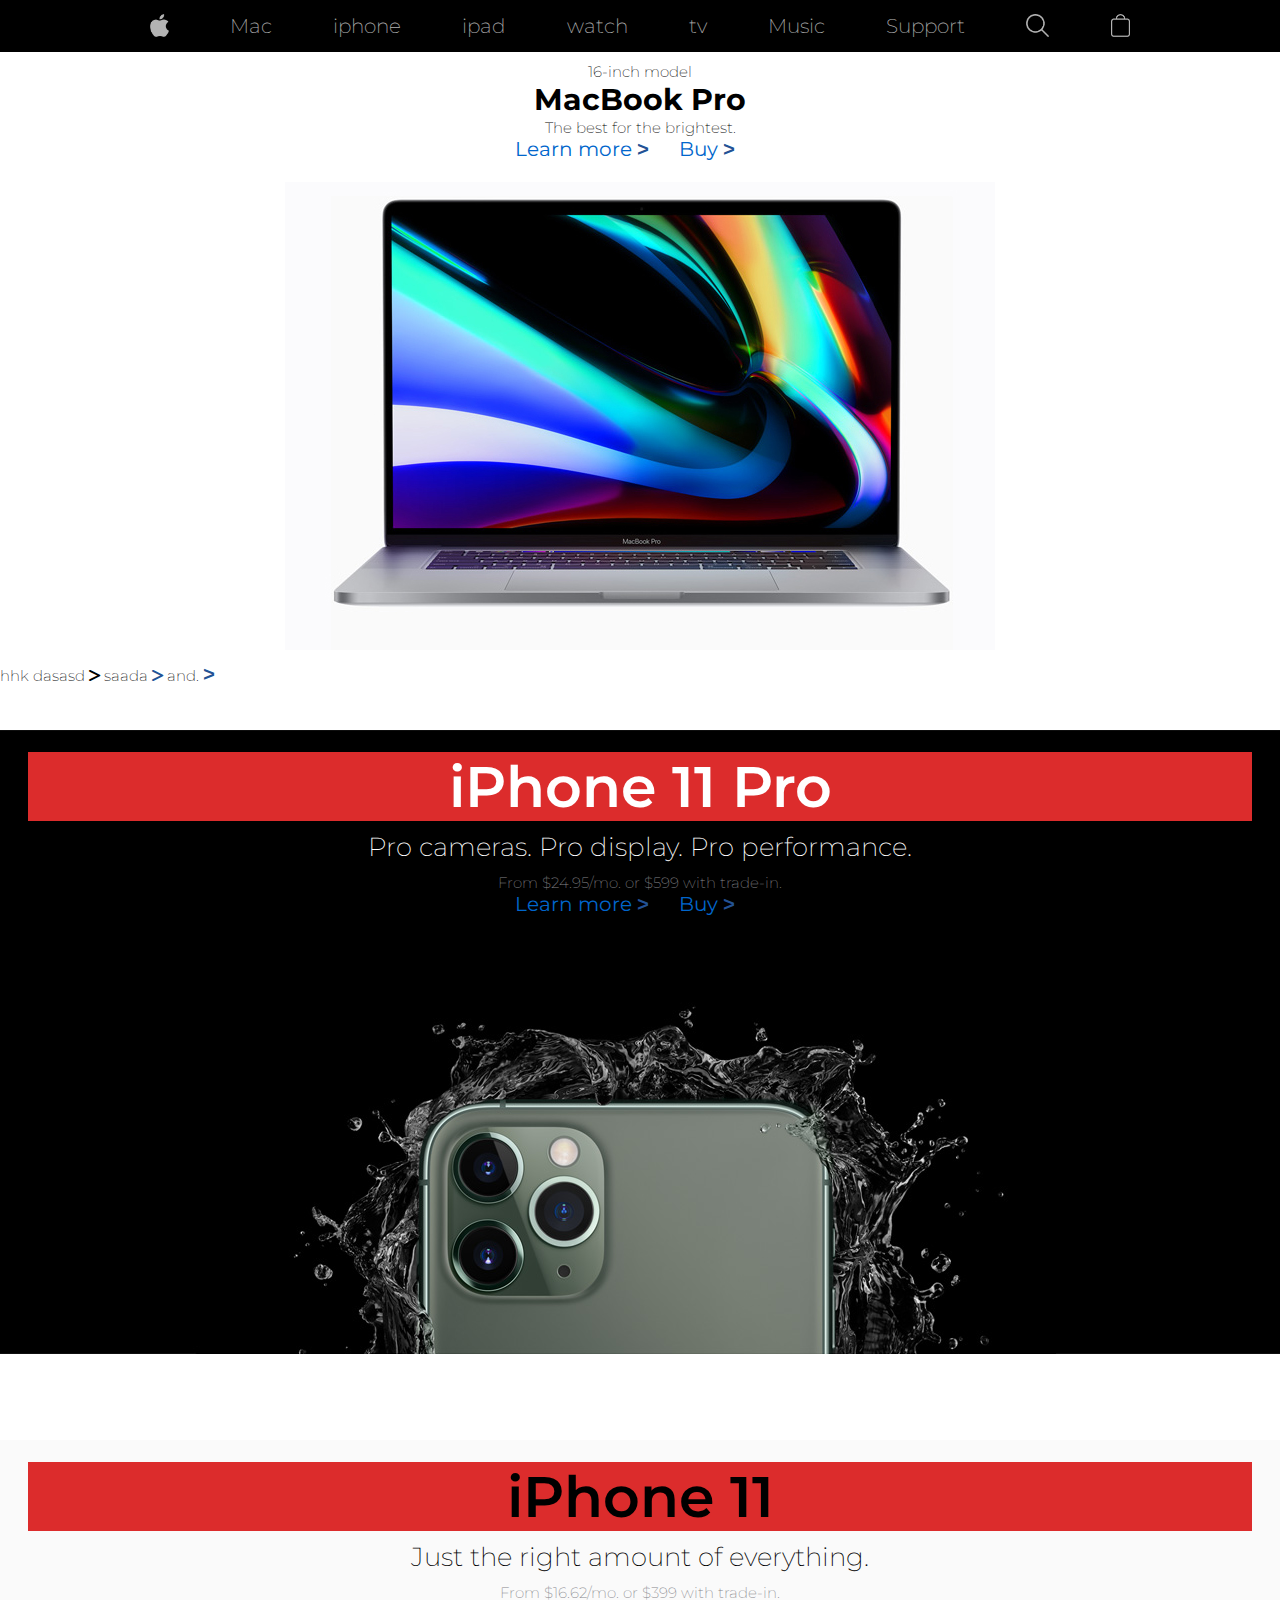
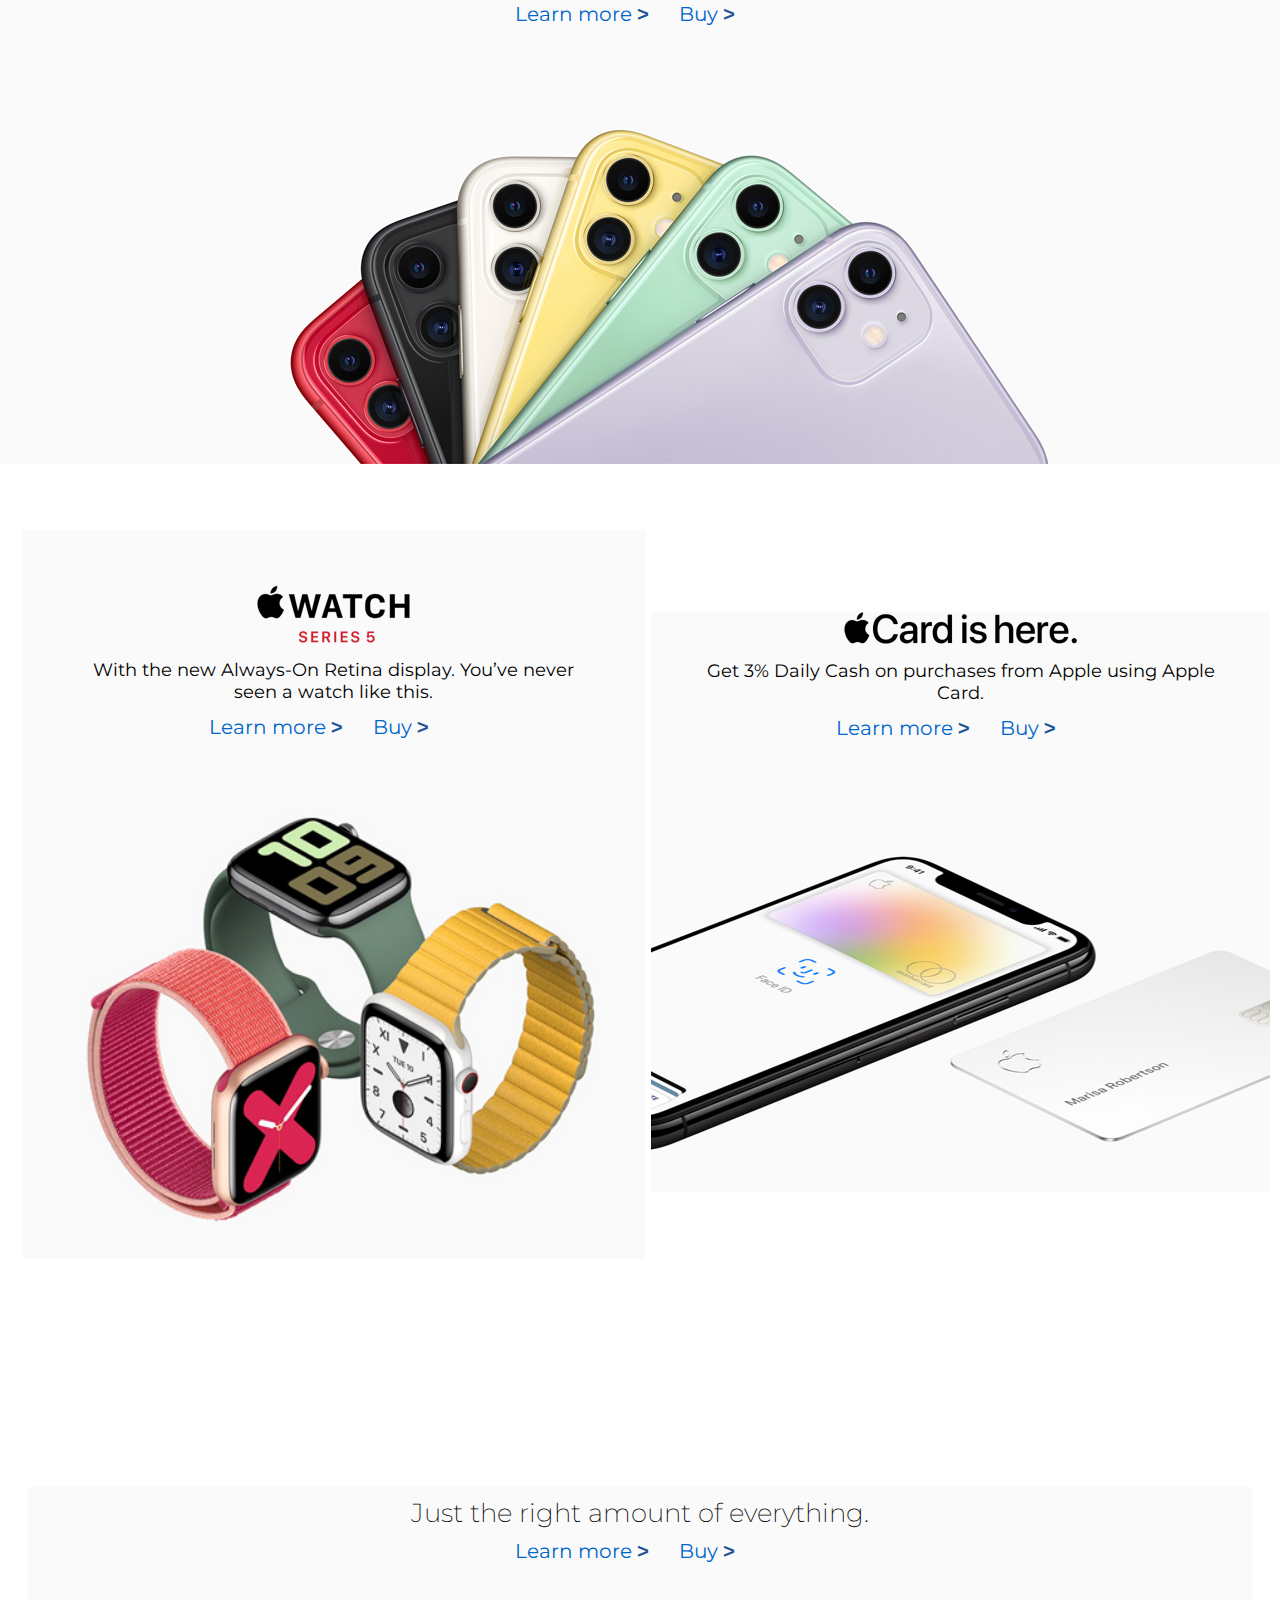
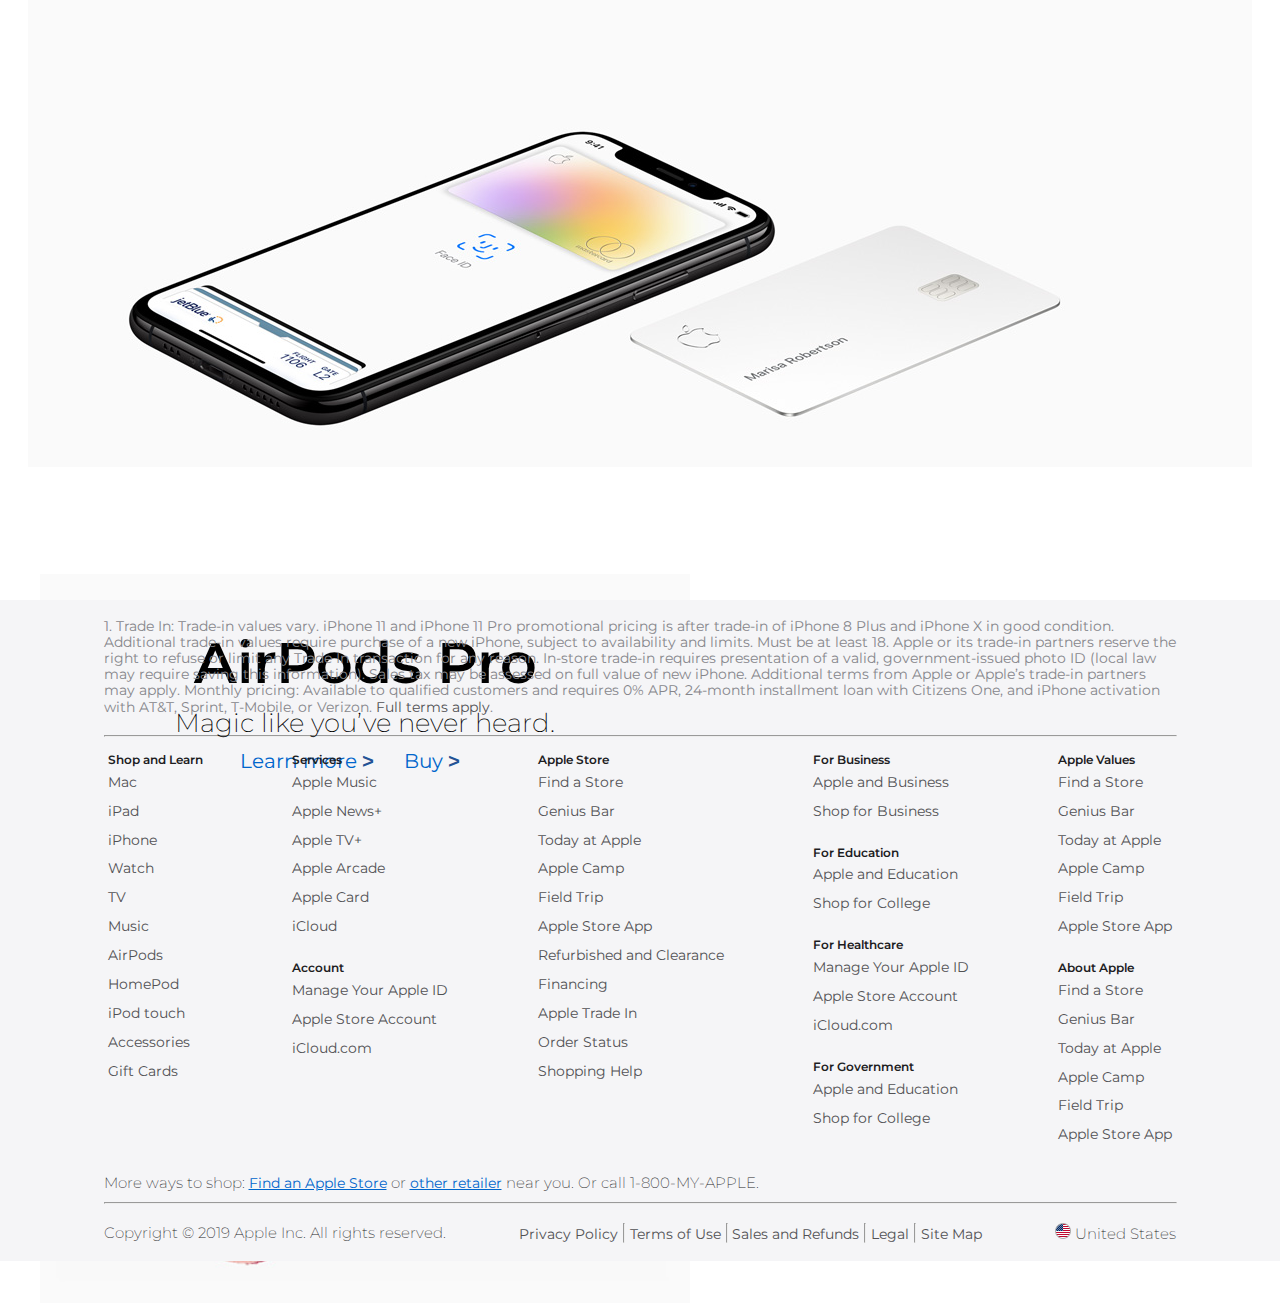
==== appleHome/sprint1/index.html @ 2532cfa3 "few updates" ====
<!doctype html>
<html lang="en">

<head>
    <meta charset="UTF-8" />
    <meta content="width=device-width, initial-scale=1.0" name="viewport">
    <title>Apple website</title>
    <link href="styles.css" rel="stylesheet">
    <link rel="stylesheet" href="https://cdnjs.cloudflare.com/ajax/libs/font-awesome/6.6.0/css/all.min.css" />
    <link href="https://fonts.googleapis.com/css2?family=Montserrat:ital,wght@0,100..900;1,100..900&display=swap" rel="stylesheet">
</head>

<body>
    <header>
        <nav>
            <div class="header-links-wrapper">
                <ul>
                    <li class="logo-link">
                        <a href="/"><img alt="apple-logo" src="../../resources/images/icons/logo.png"></a>
                    </li>
                    <li> <a href="#">Mac</a> </li>
                    <li> <a href="#">iphone</a> </li>
                    <li> <a href="#">ipad </a> </li>
                    <li> <a href="#">watch</a> </li>
                    <li> <a href="#">tv</a> </li>
                    <li> <a href="#">Music</a> </li>
                    <li> <a href="#">Support</a> </li>
                    <li class="search-link">
                        <a href="#"><img alt="search-icon" src="../../resources/images/icons/search-icon.png"></a>
                    </li>
                    <li class="cart-link">
                        <a href="#"><img alt="cart-icon" src="../../resources/images/icons/cart.png"></a>
                    </li>
                </ul>
            </div>
        </nav>
    </header>


    <!-- MacBook Pro -->

    <section>
        <div>
            <div class="model">16-inch model</div>
            <h1 class="title">MacBook Pro</h1>
            <div class="discription">The best for the brightest.</div>
        </div>
        <ul>
            <li>
                <a href="http://" rel="noopener noreferrer" target="_blank">Learn more <code>&#62;</code></a>
            </li>
            <li>
                <a href="http://" rel="noopener noreferrer" target="_blank">Buy  <code> &#62;</code></a>
            </li>
        </ul>
    </section>
    <!-- image for macbook pro  -->
    <section>
        <img src="../../resources/images/home/mac-laptop.jpg">
    </section>

    hhk dasasd <i class="fa-solid fa-greater-than"></i> saada
    <i class="fa-solid fa-greater-than right-arrow"></i> and. <code style=" font-weight: 900;
    font-size: x-large;  color: rgb(35, 82, 149);">&#62;</code>

    <!-- iPhone 11 Pro -->
    <section class="iPhone-11-Pro on-background">
        <h1 class="title">iPhone 11 Pro</h1>
        <p class="discription">Pro cameras. Pro display. Pro performance.</p>
        <p class="price">From $24.95/mo. or $599 with trade‑in.</p>

        <ul>
            <li>
                <a href="http://" rel="noopener noreferrer" target="_blank">Learn more <code>&#62;</code></a>
            </li>
            <li>
                <a href="http://" rel="noopener noreferrer" target="_blank">Buy  <code> &#62;</code></a>
            </li>
        </ul>


    </section>



    <!-- iPhone 11 -->
    <section class="iPhone-11 on-background">
        <h1>iPhone 11</h1>
        <p class="discription">Just the right amount of everything.</p>
        <p class="price">From $16.62/mo. or $399 with trade‑in.</p>
        <ul>
            <li>
                <a href="http://" rel="noopener noreferrer" target="_blank">Learn more <code>&#62;</code></a>
            </li>
            <li>
                <a href="http://" rel="noopener noreferrer" target="_blank">Buy  <code> &#62;</code></a>
            </li>
        </ul>
    </section>





    <section class="side-heighlight1">
        <div class="left-heighlight">
            <img src="../../resources/images/icons/watch-series5-logo.png" class="logo">
            <p>With the new Always-On Retina display. You’ve never seen a watch like this.</p>
            <ul>
                <li>
                    <a href="http://" rel="noopener noreferrer" target="_blank">Learn more <code>&#62;</code></a>
                </li>
                <li>
                    <a href="http://" rel="noopener noreferrer" target="_blank">Buy  <code> &#62;</code></a>
                </li>
            </ul>
            <!-- <img src="../../resources/images/home/watch-series-5.jpg" alt="Watch series 5"> -->

        </div>

        <div class="right-heighlight">
            <img src="../../resources/images/icons/apple-card-logo.png" alt="card is here" class="logo">
            <p>Get 3% Daily Cash on purchases from Apple using Apple Card.</p>
            <ul>
                <li>
                    <a href="http://" rel="noopener noreferrer" target="_blank">Learn more <code>&#62;</code></a>
                </li>
                <li>
                    <a href="http://" rel="noopener noreferrer" target="_blank">Buy  <code> &#62;</code></a>
                </li>
            </ul>
            <!-- <img src="../../resources/images/home/apple-card.jpg" alt="apple-card-image"> -->
        </div>
    </section>

    <section class="side-heighlight2">
        <div class="right-heighlight on-background">
            <p class="discription">Just the right amount of everything.</p>
            <ul>
                <li> <a href="http://" rel="noopener noreferrer" target="_blank">Learn more <code>&#62;</code> </a> </li>
                <li> <a href="http://" rel="noopener noreferrer" target="_blank">Buy <code>&#62;</code> </a> </li>
            </ul>

        </div>

        <div class="left-heighlight on-background">
            <h1>AirPods Pro</h1>


            <p class="discription">Magic like you’ve never heard.</p>

            <ul>
                <li><a href="http://" rel="noopener noreferrer" target="_blank">Learn more <code>&#62;</code></a> </li>
                <li> <a href="http://" rel="noopener noreferrer" target="_blank">Buy  <code> &#62;</code></a></li>
            </ul>

        </div>




    </section>



    <!-- <p>footer begins here</p> -->

    <br> <br> <br> <br> <br> <br> <br>

    <footer class="footer">

        <p class="footer-upper-note">
            1. Trade In: Trade‑in values vary. iPhone 11 and iPhone 11 Pro promotional pricing is after trade‑in of iPhone 8 Plus and iPhone X in good condition. Additional trade‑in values require purchase of a new iPhone, subject to availability and limits. Must
            be at least 18. Apple or its trade-in partners reserve the right to refuse or limit any Trade In transaction for any reason. In‑store trade‑in requires presentation of a valid, government-issued photo ID (local law may require saving this
            information). Sales tax may be assessed on full value of new iPhone. Additional terms from Apple or Apple’s trade-in partners may apply. Monthly pricing: Available to qualified customers and requires 0% APR, 24‑month installment loan with
            Citizens One, and iPhone activation with AT&T, Sprint, T‑Mobile, or Verizon. <a href="#">Full terms apply</a>.
        </p>
        <br>
        <hr>

        <div class="main-footer-links-wrapper">

            <div class="footer-links-column">
                <h3>Shop and Learn</h3>
                <ul>
                    <li><a href="#">Mac</a></li>
                    <li><a href="#">iPad</a></li>
                    <li><a href="#">iPhone</a></li>
                    <li><a href="#">Watch</a></li>
                    <li><a href="#">TV</a></li>
                    <li><a href="#">Music</a></li>
                    <li><a href="#">AirPods</a></li>
                    <li><a href="#">HomePod</a></li>
                    <li><a href="#">iPod touch</a></li>
                    <li><a href="#">Accessories</a></li>
                    <li><a href="#">Gift Cards</a></li>
                </ul>
            </div>


            <div class="footer-links-column">

                <h3>Services</h3>
                <ul>
                    <li><a href="#">Apple Music</a></li>
                    <li><a href="#">Apple News+</a></li>
                    <li><a href="#">Apple TV+</a></li>
                    <li><a href="#">Apple Arcade</a></li>
                    <li><a href="#">Apple Card</a></li>
                    <li><a href="#">iCloud</a></li>
                </ul>

                <h3>Account</h3>
                <ul>
                    <li><a href="#">Manage Your Apple ID</a></li>
                    <li><a href="#">Apple Store Account</a></li>
                    <li><a href="#">iCloud.com</a></li>
                </ul>

            </div>

            <div class="footer-links-column">

                <h3>Apple Store</h3>
                <ul>
                    <li><a href="#">Find a Store</a></li>
                    <li><a href="#">Genius Bar</a></li>
                    <li><a href="#">Today at Apple</a></li>
                    <li><a href="#">Apple Camp</a></li>
                    <li><a href="#">Field Trip</a></li>
                    <li><a href="#">Apple Store App</a></li>
                    <li><a href="#">Refurbished and Clearance</a></li>
                    <li><a href="#">Financing</a></li>
                    <li><a href="#">Apple Trade In</a></li>
                    <li><a href="#">Order Status</a></li>
                    <li><a href="#">Shopping Help</a></li>
                </ul>

            </div>


            <div class="footer-links-column">


                <h3>For Business</h3>
                <ul>
                    <li><a href="#">Apple and Business</a></li>
                    <li><a href="#">Shop for Business</a></li>
                </ul>

                <h3>For Education</h3>
                <ul>
                    <li><a href="#">Apple and Education</a></li>
                    <li><a href="#">Shop for College</a></li>
                </ul>

                <h3>For Healthcare</h3>
                <ul>
                    <li><a href="#">Manage Your Apple ID</a></li>
                    <li><a href="#">Apple Store Account</a></li>
                    <li><a href="#">iCloud.com</a></li>
                </ul>

                <h3>For Government</h3>
                <ul>
                    <li><a href="#">Apple and Education</a></li>
                    <li><a href="#">Shop for College</a></li>
                </ul>

            </div>

            <div class="footer-links-column">

                <h3>Apple Values</h3>
                <ul>
                    <li><a href="#">Find a Store</a></li>
                    <li><a href="#">Genius Bar</a></li>
                    <li><a href="#">Today at Apple</a></li>
                    <li><a href="#">Apple Camp</a></li>
                    <li><a href="#">Field Trip</a></li>
                    <li><a href="#">Apple Store App</a></li>
                </ul>

                <h3>About Apple</h3>
                <ul>
                    <li><a href="#">Find a Store</a></li>
                    <li><a href="#">Genius Bar</a></li>
                    <li><a href="#">Today at Apple</a></li>
                    <li><a href="#">Apple Camp</a></li>
                    <li><a href="#">Field Trip</a></li>
                    <li><a href="#">Apple Store App</a></li>
                </ul>

            </div>
        </div>

        <!-- end note  -->
        <p class="footer-last-para"> More ways to shop: <a href="#">Find an Apple Store</a> or <a href="#">other retailer</a> near you. Or call 1-800-MY-APPLE.</p>


        <hr>
        <br>
        <div class="end-notes">


            <p class="end-note">Copyright © 2019 Apple Inc. All rights reserved.</p>
            <ul class="end-note linkss">
                <li><a href="#">Privacy Policy</a></li>
                <hr>
                <li><a href="#">Terms of Use</a></li>
                <hr>
                <li><a href="#">Sales and Refunds</a></li>
                <hr>
                <li><a href="#">Legal</a></li>
                <hr>
                <li><a href="#">Site Map</a></li>

            </ul>

            <div class="end-note">
                <img src="../../resources/images/icons/16.png" alt=""> United States
            </div>
        </div>




    </footer>

</body>

</html>
---- appleHome/sprint1/styles.css ----
/* general setup */

* {
    padding: 0;
    margin: 0;
}

img {
    max-width: 100%;
}

a {
    text-decoration: none;
    /* Remove underline from all links */
    color: #06c;
    list-style-type: none;
    font-size: 20px;
}

body {
    font-size: 15px;
    font-family: 'Montserrat', sans-serif;
    font-weight: 200;
}


/* styling header  */

header {
    background-color: black;
    padding: 14px;
}

nav a {
    color: #fff;
    opacity: 0.7;
}

nav a:hover {
    opacity: 1;
}

nav {
    /* background: skyblue; */
    width: 980px;
    margin: 0 auto;
}

nav ul {
    display: flex;
    justify-content: space-between;
}

header ul li a {
    /* here you can also say:
    - nav ul li a 
    - header nav ul li a 
    - header a ....  they all refer the same thing
    */
    /* text-decoration: none; */
}


/* Utility classes */

.logo-link img,
.search-link img,
.cart-link img {
    display: block;
    height: 23px;
    /* padding: 12px 0px 0px; */
}


/*                ### Footer styling             */


/* # footer general setup  */

.footer {
    /* background-color: rgba(250, 235, 212, 0.824); */
    padding: 1.2em 6.9em;
    color: #1d1d1f;
    background-color: #f5f5f7;
}


/* footer links  */

footer a,
.footer-upper-note {
    color: #515154;
    font-size: 0.9em;
    font-weight: 400;
}

.footer-upper-note {
    color: #86868b
}

.footer-upper-note a {
    font-weight: 400;
    font-size: 0.9rem;
}

footer a:hover {
    text-decoration: underline;
}


/* first link section of the footer  */

.main-footer-links-wrapper {
    display: flex;
    justify-content: space-between;
    flex-wrap: wrap;
    margin-top: 0.66em;
}

.footer-links-column {
    padding: 0.33em;
    /* margin: 0 15px; */
}

.footer-links-column ul li {
    /* background-color: blueviolet; */
    text-decoration: none;
    list-style-type: none;
    /* space btween the links  */
    margin: 0.33em auto;
    padding-bottom: 0.33em;
}

.footer-links-column ul {
    /* background-color: aquamarine; */
    /* space btween between banch of title and links   */
    margin-bottom: 1.33em;
}

.footer-links-column h3 {
    font-size: 12px;
    font-weight: 600;
}


/*           2nd link section of z footer       */

.footer-last-para {
    margin-bottom: 0.66em;
    a {
        text-decoration: underline;
        color: #06c;
    }
}

.end-notes,
.linkss {
    display: flex;
    justify-content: space-between;
}

.end-note .linkss {
    margin: 0 0.66em;
    padding: 0.66em;
    flex: 1;
}

.linkss li {
    /* 
    or  .end-notes .linkss li     
    .linkss ul li -- wont work in this particular case
    becasue of the html structure. (b/c i denfined the class on the ul it self )
    */
    list-style-type: none;
    margin: auto 0.33em;
    /* background-color: aquamarine;  just to see which it will be selecting*/
}

footer img {
    height: 1.07em;
}


/* .footer-upper-note hr,
.footer-last-para hr {
    background-color: brown; /* Line color */


/* height: 2px; Thickness of the line */


/* margin: 20px 0; Space above and below the line */


/* }  */


/*              body          */

section {
    /* display: flex;
    justify-content: space-between;
    align-items: center; */
    text-align: center;
    padding: 10px;
}

section ul {
    display: flex;
    justify-content: center;
    list-style: none;
    font-weight: 400;
}

section ul a {
    margin-right: 1.5em;
    text
    /* padding: 1px; */
}

section ul a:hover {
    color: black;
}

section ul code {
    font-weight: 900;
    font-size: x-large;
    color: rgb(35, 82, 149);
}


/* this is just for the trial of the ">" arrow  */

.right-arrow {
    color: rgb(35, 82, 149);
}


/* 2nd section */


/* .iPhone-11-Pro { */


/* background-color: aqua; */


/* }

.iPhone-11-Pro img {
    position: relative;
    text-align: center;
    color: white;
    height: 30em;
}

.iPhone-11-Pro-note {
    position: absolute; */


/* top: 50%; */


/* left: 50%;
    transform: translate(-50%, -50%);
    color: #f5f5f7;
    z-index: 19;
    margin-top: 20%;
} */

.iPhone-11-Pro {
    background-image: url(../../resources/images/home/iphone11-pro-bg.jpg);
    background-position: center;
    color: #fff;
    height: 580px;
    text-align: center;
    padding: 65px 28px;
    background-repeat: no-repeat;
}

.on-background h1 {
    font-weight: 600;
    font-size: 3.8em;
    background: #dc2c2c;
}

.on-background .discription {
    padding: 10px 0px;
    font-size: 1.73em;
}

.on-background .price {
    color: #86868b;
    font-size: 0.85;
}

.iPhone-11 {
    background-image: url(../../resources/images/home/iphone11-bg.jpg);
    background-position: center;
    color: black;
    height: 580px;
    text-align: center;
    padding: 65px 28px;
    background-repeat: no-repeat;
}


/* side highlights */

.left-heighlight {
    /* background-color: #dc2c2c; */
    background-image: url(../../resources/images/home/watch-series-5.jpg);
    background-position: center;
    color: black;
    height: 580px;
    text-align: center;
    padding: 95px 28px;
    background-repeat: no-repeat;
    /* background-size: cover; */
}

.side-heighlight1 {
    display: flex;
    justify-content: center;
}


/* .right-heighlight {}

.side-heighlight1 .logo {
    padding-bottom: 0.66em;
}
*/

.side-heighlight1 p {
    padding: 0.66em 1.3em;
    font-weight: 400;
    font-size: large;
    text-align: center;
}

.left-heighlight {
    height: 580px;
    background-position: center;
    background-repeat: no-repeat;
    background-size: cover;
    text-align: center;
    width: 48.5%;
    margin: 1% 0.5% 0% 1%;
    padding-top: 54px;
}

.right-heighlight {
    /* background-color: #dc2c2c; */
    background-image: url(../../resources/images/home/apple-card.jpg);
    background-position: center;
    color: black;
    height: 580px;
    text-align: center;
    padding: 95px 28px;
    background-repeat: no-repeat;
    /* background-size: cover; */
}

.side-heighlight2 {
    background-image: url(../../resources/images/home/air-pods.jpg);
    background-position: center;
    color: black;
    height: 580px;
    text-align: center;
    padding: 95px 28px;
    background-repeat: no-repeat;
}
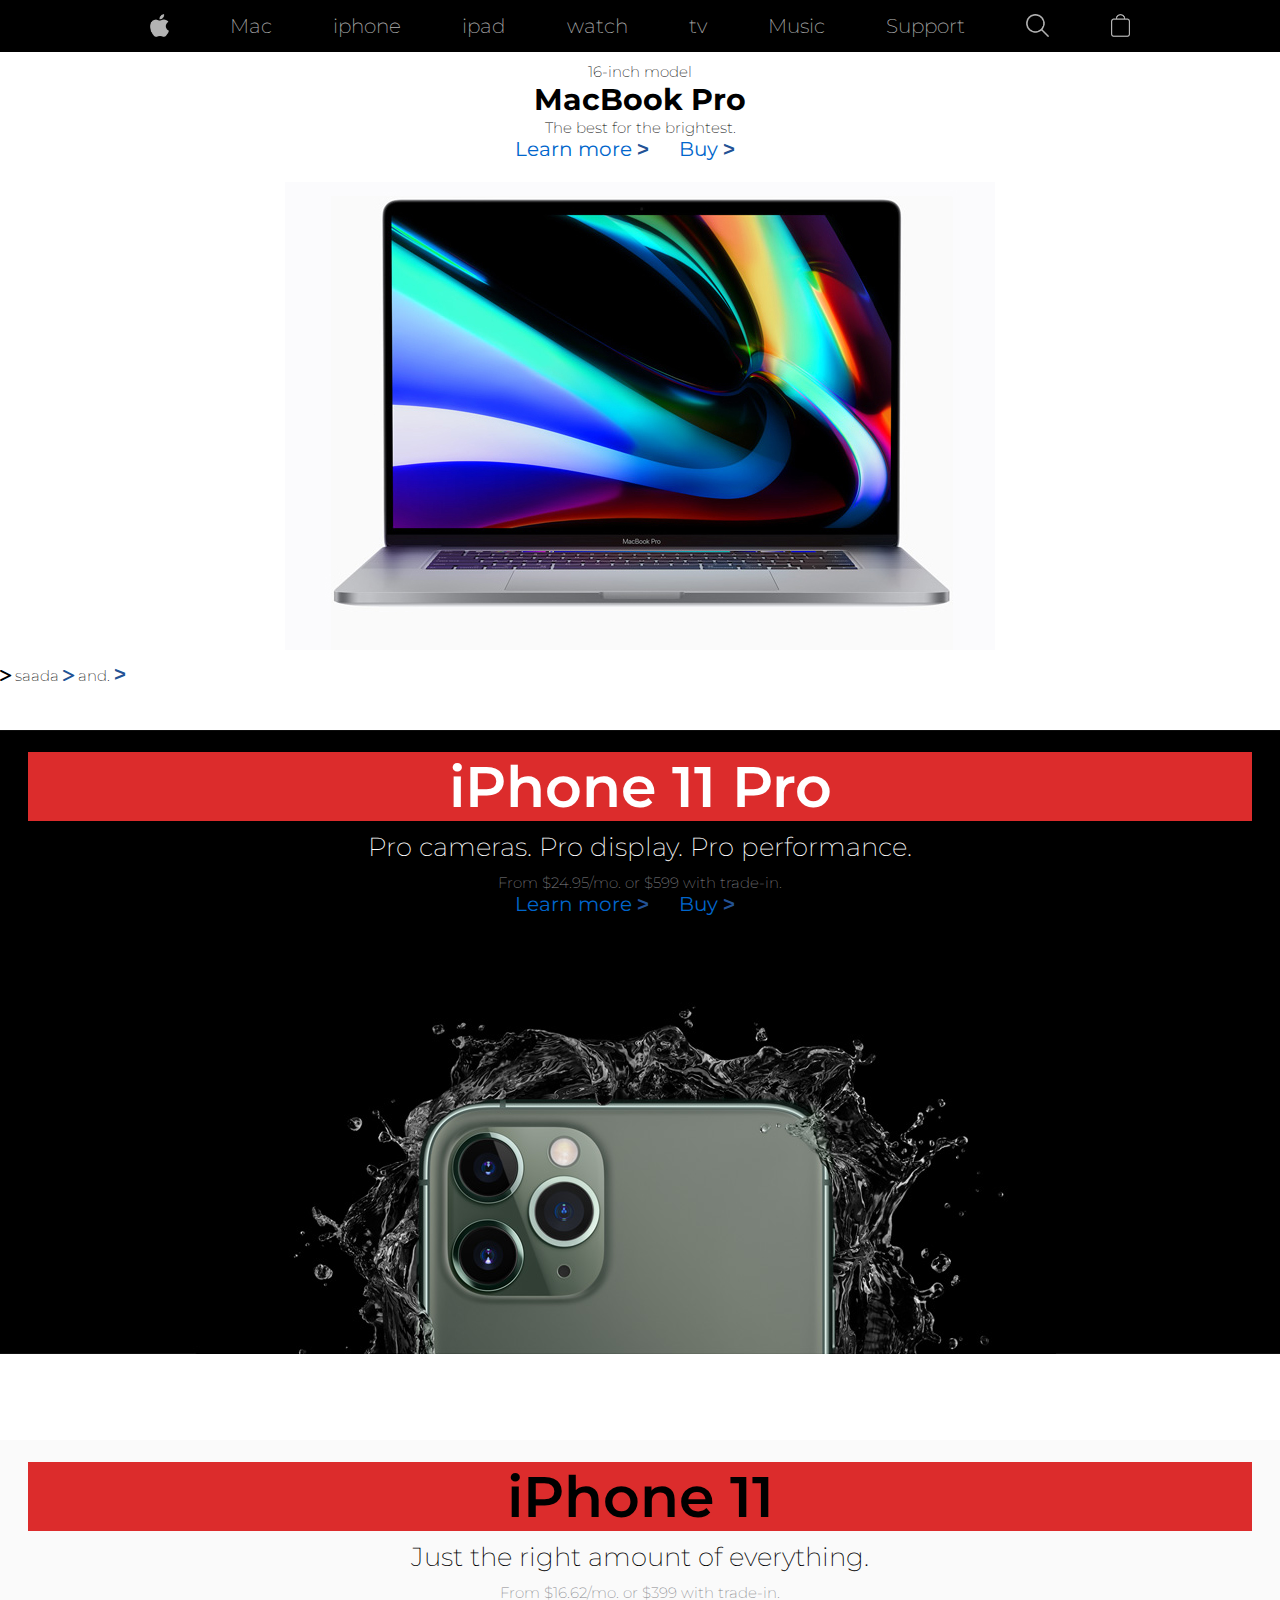
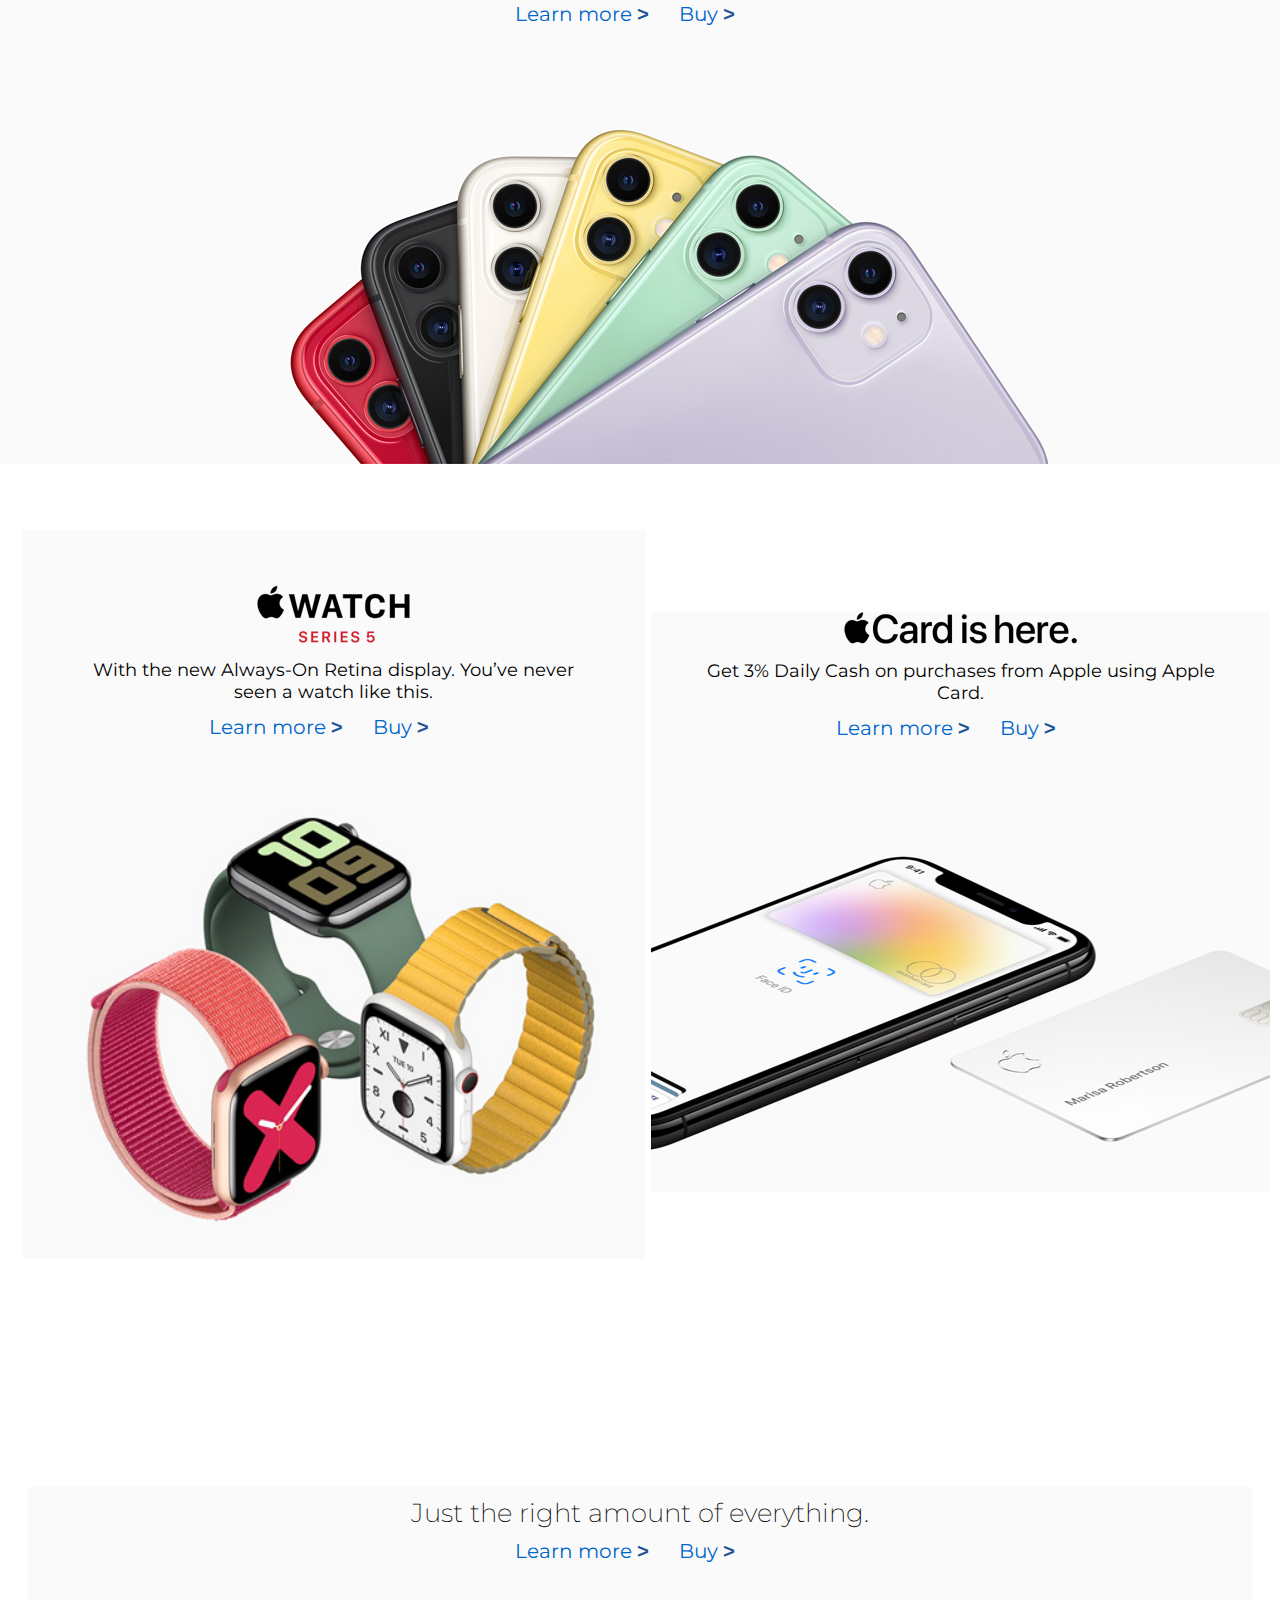
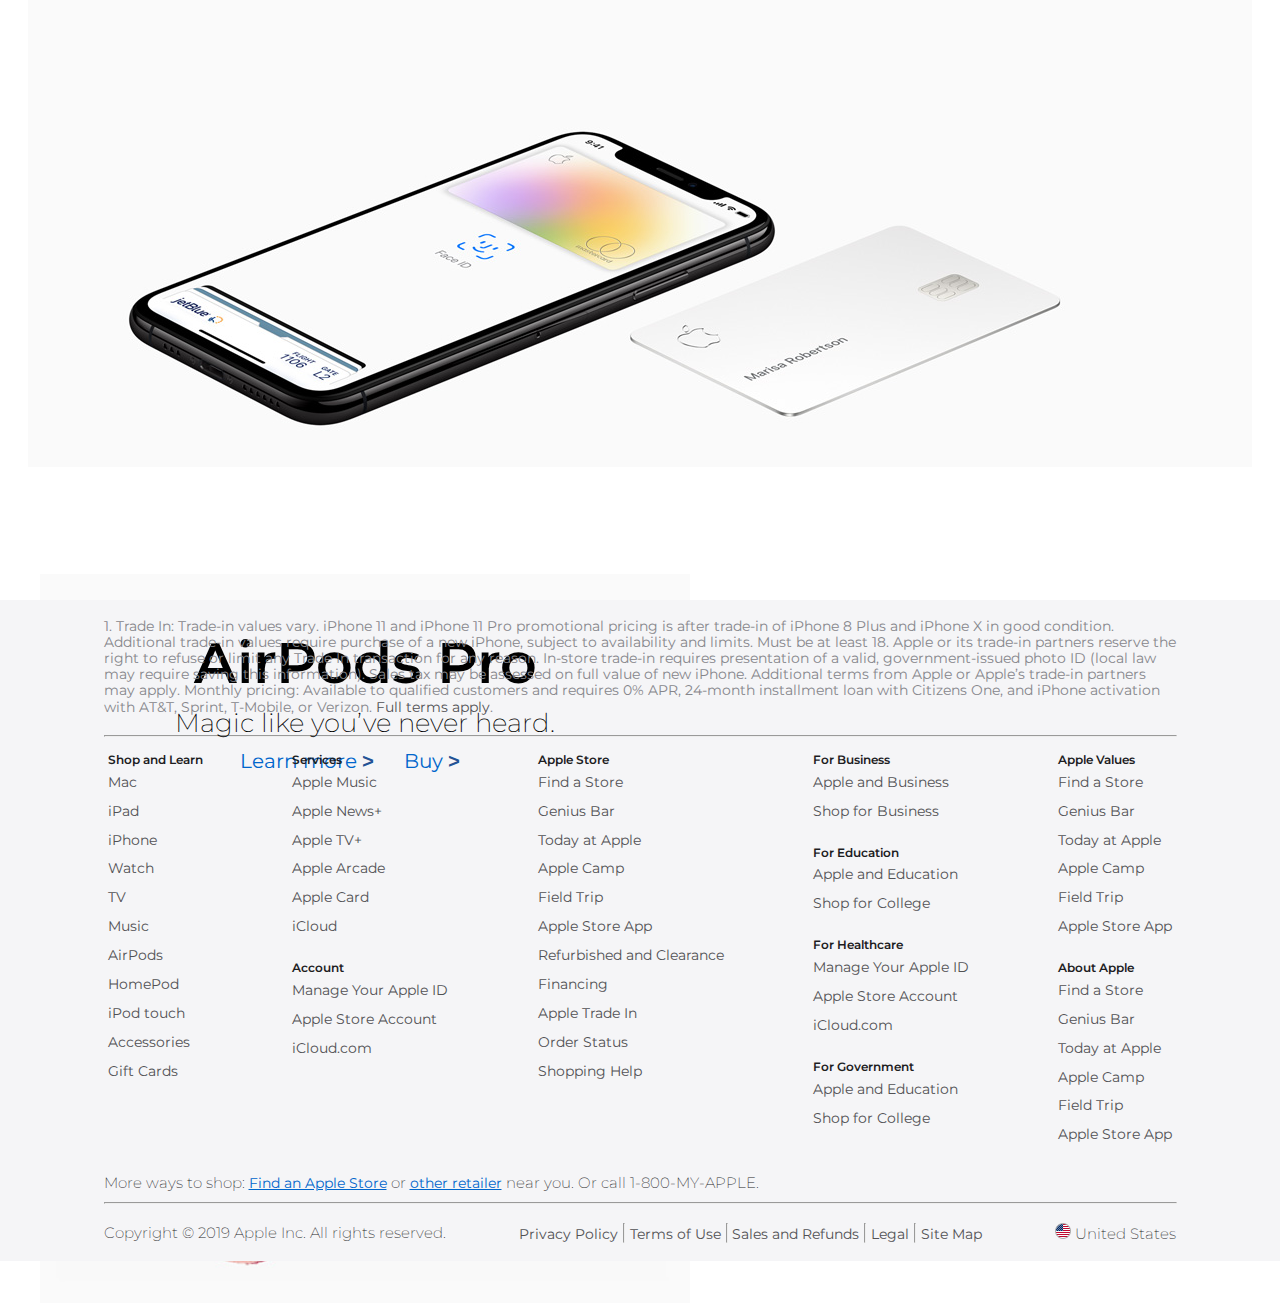
==== commit 733ae241: "Update index.html" ====
--- a/appleHome/sprint1/index.html
+++ b/appleHome/sprint1/index.html
@@ -59,7 +59,7 @@
         <img src="../../resources/images/home/mac-laptop.jpg">
     </section>
 
-    hhk dasasd <i class="fa-solid fa-greater-than"></i> saada
+    <i class="fa-solid fa-greater-than"></i> saada
     <i class="fa-solid fa-greater-than right-arrow"></i> and. <code style=" font-weight: 900;
     font-size: x-large;  color: rgb(35, 82, 149);">&#62;</code>
 
@@ -329,4 +329,4 @@
 
 </body>
 
-</html>+</html>
